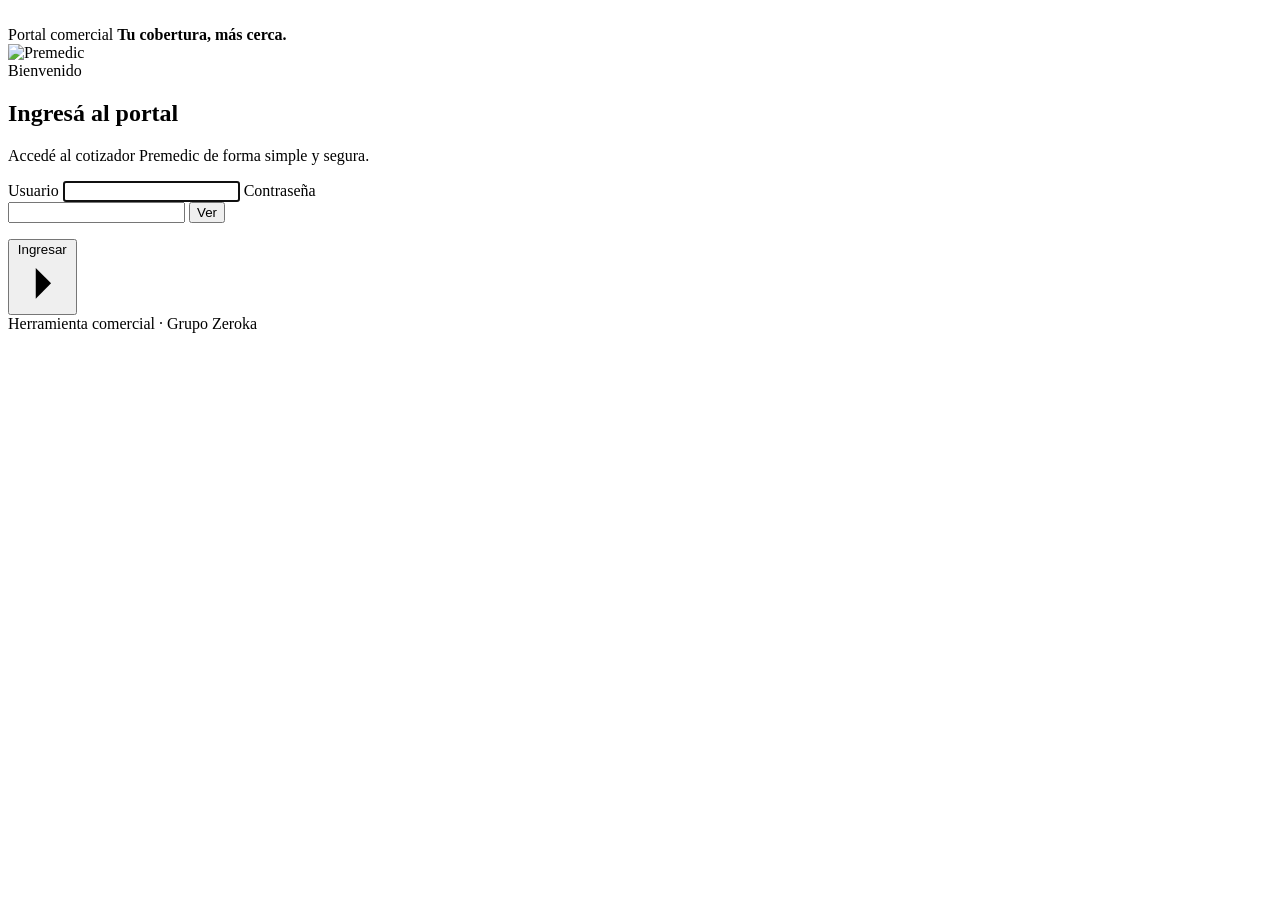
==== login.html @ 2c8120ff "Agregar pantalla de acceso" ====
<!doctype html>
<html lang="es">
<head>
  <meta charset="utf-8">
  <meta name="viewport" content="width=device-width, initial-scale=1">
  <meta name="theme-color" content="#ffffff">
  <meta name="robots" content="noindex,nofollow">
  <title>Acceso · Premedic</title>
  <link rel="stylesheet" href="auth/login.css">
</head>
<body>
  <main class="login-page">
    <section class="login-shell" aria-labelledby="loginTitle">
      <div class="login-visual" aria-hidden="true">
        <img src="https://images.pexels.com/photos/20194638/pexels-photo-20194638.jpeg?cs=srgb&dl=pexels-catalinac29-20194638.jpg&fm=jpg" alt="" referrerpolicy="no-referrer">
        <div class="login-visual-overlay"></div>
        <div class="login-visual-copy">
          <span>Portal comercial</span>
          <strong>Tu cobertura, más cerca.</strong>
        </div>
      </div>

      <div class="login-panel">
        <header class="login-brand">
          <img src="assets/premedic-logo-oficial.png" alt="Premedic">
        </header>

        <div class="login-copy">
          <span>Bienvenido</span>
          <h1 id="loginTitle">Ingresá al portal</h1>
          <p>Accedé al cotizador Premedic de forma simple y segura.</p>
        </div>

        <form id="loginForm" class="login-form" novalidate>
          <label>
            <span>Usuario</span>
            <input id="username" name="username" type="text" autocomplete="username" autocapitalize="none" spellcheck="false" required>
          </label>

          <label>
            <span>Contraseña</span>
            <div class="password-field">
              <input id="password" name="password" type="password" autocomplete="current-password" required>
              <button id="togglePassword" type="button" aria-label="Mostrar contraseña">Ver</button>
            </div>
          </label>

          <p id="loginError" class="login-error" role="alert" aria-live="polite"></p>

          <button id="loginButton" class="login-button" type="submit">
            <span>Ingresar</span>
            <svg viewBox="0 0 24 24" aria-hidden="true"><path d="m9 5 7 7-7 7"/></svg>
          </button>
        </form>

        <footer>Herramienta comercial · Grupo Zeroka</footer>
      </div>
    </section>
  </main>
  <script src="auth/login.js"></script>
</body>
</html>
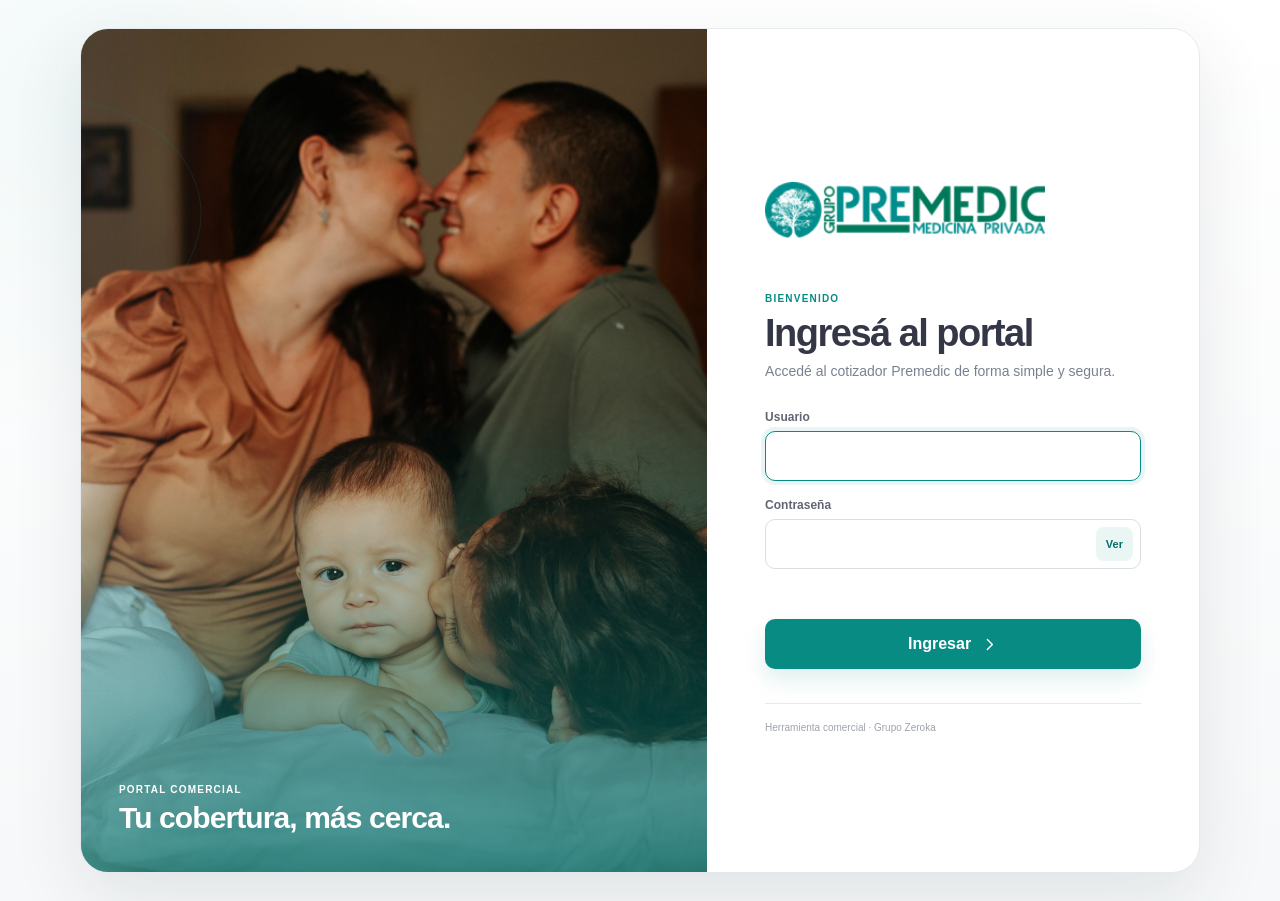
==== commit 3f45f56c: "Optimizar despliegue e imágenes de Premedic" ====
--- a/login.html
+++ b/login.html
@@ -12,7 +12,7 @@
   <main class="login-page">
     <section class="login-shell" aria-labelledby="loginTitle">
       <div class="login-visual" aria-hidden="true">
-        <img src="https://images.pexels.com/photos/20194638/pexels-photo-20194638.jpeg?cs=srgb&dl=pexels-catalinac29-20194638.jpg&fm=jpg" alt="" referrerpolicy="no-referrer">
+        <img src="assets/login-family.jpg" alt="">
         <div class="login-visual-overlay"></div>
         <div class="login-visual-copy">
           <span>Portal comercial</span>
--- a/auth/login.css
+++ b/auth/login.css
@@ -0,0 +1,154 @@
+:root{
+  font-family:Arial,Helvetica,sans-serif;
+  color:#343746;
+  background:#f7f8fa;
+  --pm:#078b82;
+  --pm-dark:#056f69;
+  --pm-soft:#e9f6f4;
+  --ink:#343746;
+  --muted:#7a8190;
+  --line:#e6eaec;
+}
+*{box-sizing:border-box}
+html,body{margin:0;min-height:100%}
+body{min-height:100vh;background:#f7f8fa}
+button,input{font:inherit}
+.login-page{
+  min-height:100vh;
+  display:grid;
+  place-items:center;
+  padding:28px;
+  background:
+    radial-gradient(circle at 8% 10%,rgba(7,139,130,.055),transparent 25%),
+    linear-gradient(180deg,#fff 0%,#f6f8f9 100%);
+}
+.login-shell{
+  width:min(1120px,100%);
+  min-height:640px;
+  display:grid;
+  grid-template-columns:1.12fr .88fr;
+  overflow:hidden;
+  border:1px solid #e6eaec;
+  border-radius:28px;
+  background:#fff;
+  box-shadow:0 24px 70px rgba(44,61,68,.105);
+}
+.login-visual{
+  position:relative;
+  overflow:hidden;
+  min-height:640px;
+  background:#f1f5f4;
+}
+.login-visual::before{
+  content:"";
+  position:absolute;
+  z-index:2;
+  width:240px;
+  height:240px;
+  left:-125px;
+  top:74px;
+  border:1px solid rgba(7,139,130,.18);
+  border-radius:49% 51% 58% 42%/48% 42% 58% 52%;
+  transform:rotate(14deg);
+}
+.login-visual img{
+  width:100%;
+  height:100%;
+  min-height:640px;
+  display:block;
+  object-fit:cover;
+  object-position:center 46%;
+  transform:none;
+}
+.login-visual-overlay{
+  position:absolute;
+  inset:0;
+  background:
+    linear-gradient(90deg,rgba(255,255,255,.08),transparent 24%),
+    linear-gradient(180deg,transparent 45%,rgba(5,111,105,.72) 100%);
+}
+.login-visual-copy{
+  position:absolute;
+  z-index:3;
+  left:38px;
+  right:38px;
+  bottom:38px;
+  display:grid;
+  gap:7px;
+  color:#fff;
+}
+.login-visual-copy span{
+  font-size:10px;
+  font-weight:800;
+  letter-spacing:.12em;
+  text-transform:uppercase;
+}
+.login-visual-copy strong{
+  max-width:380px;
+  font-size:30px;
+  line-height:1.05;
+  letter-spacing:-.03em;
+}
+.login-panel{
+  display:flex;
+  flex-direction:column;
+  justify-content:center;
+  padding:52px 58px 38px;
+}
+.login-brand{margin:0 0 50px}
+.login-brand img{width:280px;max-width:92%;height:auto;display:block}
+.login-copy{margin-bottom:28px}
+.login-copy>span{
+  color:var(--pm);
+  font-size:10px;
+  font-weight:800;
+  letter-spacing:.12em;
+  text-transform:uppercase;
+}
+.login-copy h1{
+  margin:8px 0 8px;
+  color:var(--ink);
+  font-size:38px;
+  line-height:1.02;
+  letter-spacing:-.04em;
+}
+.login-copy p{margin:0;max-width:360px;color:var(--muted);font-size:14px;line-height:1.5}
+.login-form{display:grid;gap:17px}
+.login-form label{display:grid;gap:7px}
+.login-form label>span{color:#606671;font-size:12px;font-weight:700}
+.login-form input{
+  width:100%;height:50px;padding:0 14px;
+  border:1px solid #d9dfe2;border-radius:10px;outline:none;
+  color:#303743;background:#fff;
+  transition:border-color .15s ease,box-shadow .15s ease;
+}
+.login-form input:focus{border-color:var(--pm);box-shadow:0 0 0 4px rgba(7,139,130,.085)}
+.password-field{position:relative}
+.password-field input{padding-right:62px}
+.password-field button{
+  position:absolute;top:50%;right:8px;transform:translateY(-50%);
+  height:34px;padding:0 10px;border:0;border-radius:8px;
+  color:var(--pm-dark);background:var(--pm-soft);font-size:11px;font-weight:800;cursor:pointer;
+}
+.login-error{min-height:18px;margin:-2px 0 0;color:#b42318;font-size:12px;line-height:1.4}
+.login-button{
+  height:50px;display:inline-flex;align-items:center;justify-content:center;gap:10px;
+  border:0;border-radius:10px;color:#fff;background:var(--pm);font-weight:800;cursor:pointer;
+  box-shadow:0 10px 22px rgba(7,139,130,.14);transition:background .15s ease,transform .15s ease;
+}
+.login-button:hover{background:var(--pm-dark);transform:translateY(-1px)}
+.login-button:disabled{opacity:.65;cursor:wait}
+.login-button svg{width:17px;height:17px;fill:none;stroke:currentColor;stroke-width:2;stroke-linecap:round;stroke-linejoin:round}
+.login-panel footer{margin-top:34px;padding-top:18px;border-top:1px solid var(--line);color:#9da3ac;font-size:10px}
+@media(max-width:820px){
+  .login-page{padding:12px}
+  .login-shell{grid-template-columns:1fr;min-height:auto;border-radius:20px}
+  .login-visual{min-height:245px}
+  .login-visual img{width:100%;min-height:245px;height:245px;transform:none;object-position:center 46%}
+  .login-visual-copy{left:22px;right:22px;bottom:20px}
+  .login-visual-copy strong{font-size:22px}
+  .login-panel{padding:34px 26px 26px}
+  .login-brand{margin-bottom:30px}
+  .login-brand img{width:230px}
+  .login-copy h1{font-size:31px}
+}
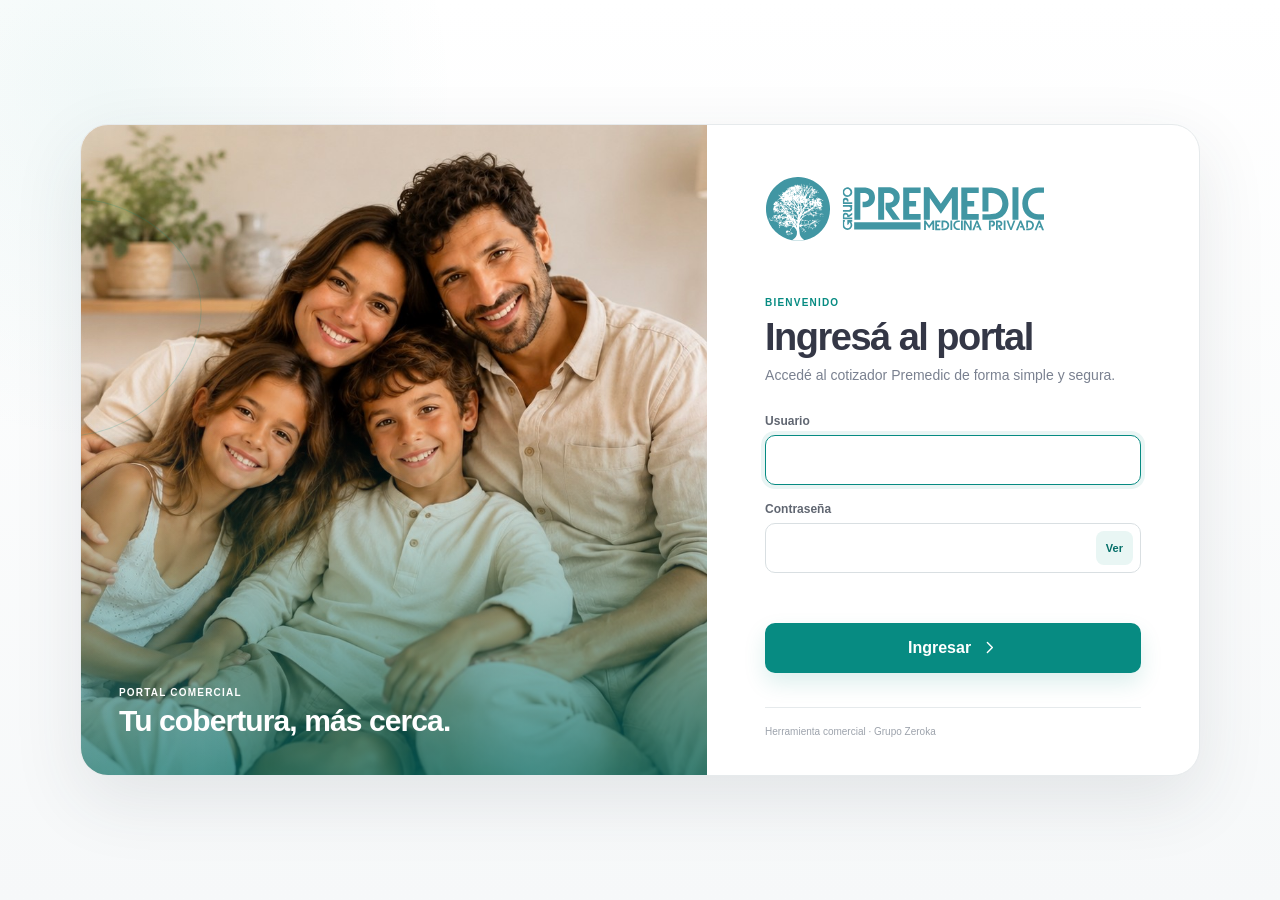
==== commit f899b9cf: "Usa logo vectorial oficial de Premedic" ====
--- a/login.html
+++ b/login.html
@@ -22,7 +22,7 @@
 
       <div class="login-panel">
         <header class="login-brand">
-          <img src="assets/premedic-logo-oficial.png" alt="Premedic">
+          <img src="assets/premedic-logo-oficial.svg" alt="Premedic">
         </header>
 
         <div class="login-copy">
--- a/auth/login.css
+++ b/auth/login.css
@@ -52,12 +52,13 @@
   transform:rotate(14deg);
 }
 .login-visual img{
+  content:url("../assets/login-family.jpg");
   width:100%;
   height:100%;
   min-height:640px;
   display:block;
   object-fit:cover;
-  object-position:center 46%;
+  object-position:center center;
   transform:none;
 }
 .login-visual-overlay{
@@ -144,7 +145,7 @@
   .login-page{padding:12px}
   .login-shell{grid-template-columns:1fr;min-height:auto;border-radius:20px}
   .login-visual{min-height:245px}
-  .login-visual img{width:100%;min-height:245px;height:245px;transform:none;object-position:center 46%}
+  .login-visual img{width:100%;min-height:245px;height:245px;transform:none;object-position:center center}
   .login-visual-copy{left:22px;right:22px;bottom:20px}
   .login-visual-copy strong{font-size:22px}
   .login-panel{padding:34px 26px 26px}
